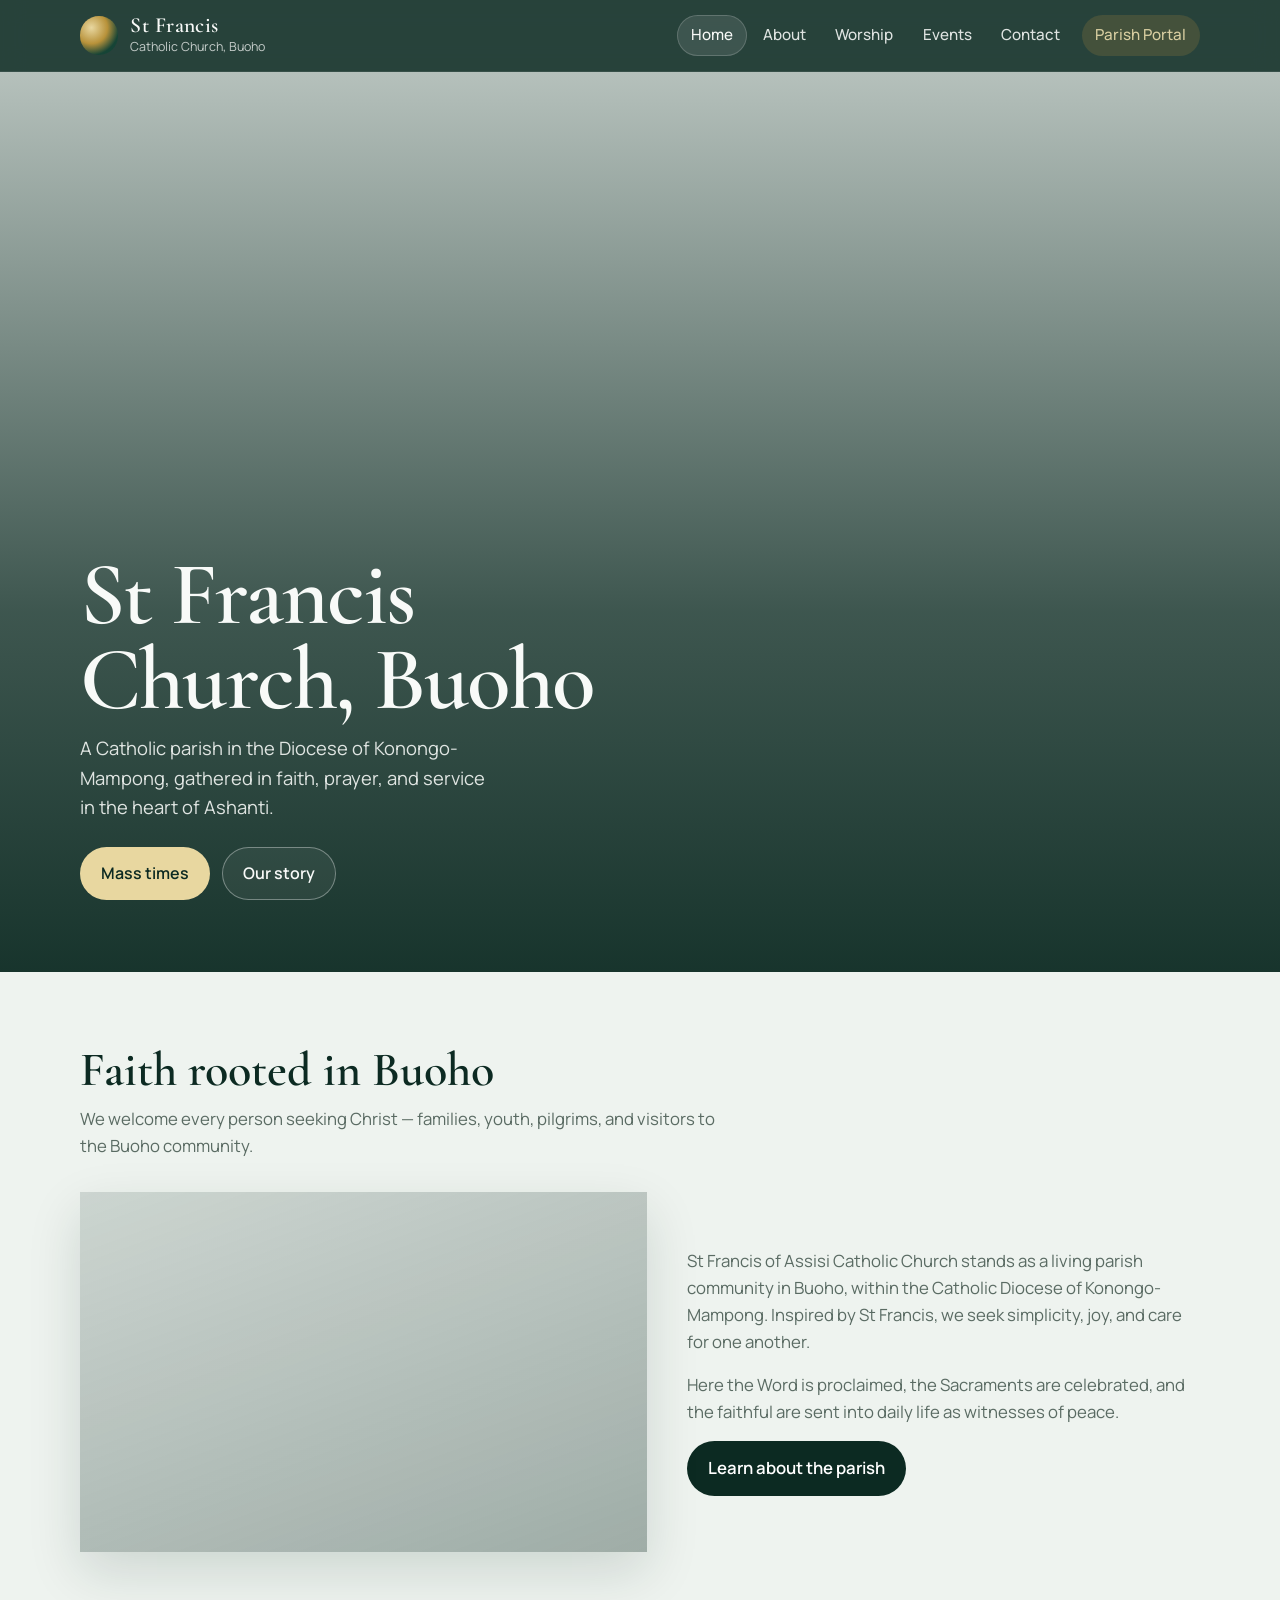
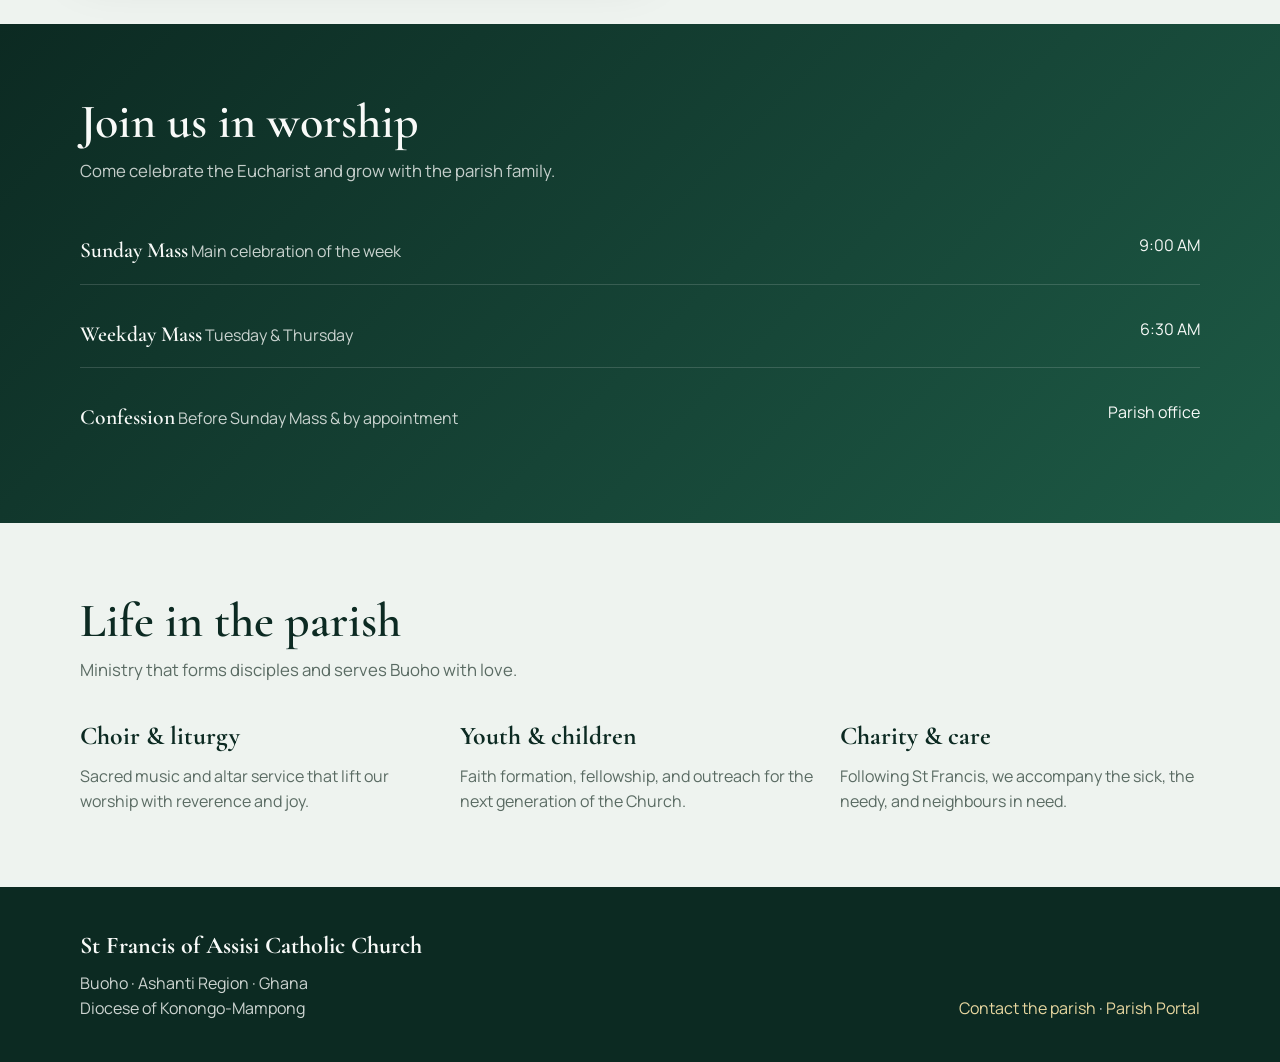
==== index.html @ 47bcce90 "Launch St Francis Buoho church website and parish portal. Co-authored-by: Cursor <cursoragent@cursor" ====
<!DOCTYPE html>
<html lang="en">
<head>
  <meta charset="UTF-8" />
  <meta name="viewport" content="width=device-width, initial-scale=1.0" />
  <title>St Francis of Assisi Catholic Church | Buoho</title>
  <meta name="description" content="Welcome to St Francis of Assisi Catholic Church, Buoho — a parish of the Catholic Diocese of Konongo-Mampong in the Ashanti Region of Ghana." />
  <link rel="preconnect" href="https://fonts.googleapis.com" />
  <link rel="preconnect" href="https://fonts.gstatic.com" crossorigin />
  <link href="https://fonts.googleapis.com/css2?family=Cormorant+Garamond:wght@500;600;700&family=Manrope:wght@400;500;600;700&display=swap" rel="stylesheet" />
  <link rel="stylesheet" href="css/site.css" />
</head>
<body>
  <header class="site-header">
    <div class="nav-bar">
      <a class="logo" href="index.html">
        <span class="logo-mark" aria-hidden="true"></span>
        <span class="logo-text">
          <strong>St Francis</strong>
          <span>Catholic Church, Buoho</span>
        </span>
      </a>
      <button class="menu-btn" id="menuBtn" aria-label="Open menu">☰</button>
      <nav class="nav-links" id="navLinks" aria-label="Primary">
        <a class="active" href="index.html">Home</a>
        <a href="about.html">About</a>
        <a href="worship.html">Worship</a>
        <a href="events.html">Events</a>
        <a href="contact.html">Contact</a>
        <a class="portal-link" href="portal.html">Parish Portal</a>
      </nav>
    </div>
  </header>

  <main>
    <section class="hero">
      <div class="hero-inner">
        <h1>St Francis Church, Buoho</h1>
        <p>A Catholic parish in the Diocese of Konongo-Mampong, gathered in faith, prayer, and service in the heart of Ashanti.</p>
        <div class="hero-actions">
          <a class="btn btn-primary" href="worship.html">Mass times</a>
          <a class="btn btn-ghost" href="about.html">Our story</a>
        </div>
      </div>
    </section>

    <section class="section">
      <div class="section-head">
        <h2>Faith rooted in Buoho</h2>
        <p>We welcome every person seeking Christ — families, youth, pilgrims, and visitors to the Buoho community.</p>
      </div>
      <div class="split">
        <div class="split-media" role="img" aria-label="People gathered in prayer"></div>
        <div class="prose">
          <p>St Francis of Assisi Catholic Church stands as a living parish community in Buoho, within the Catholic Diocese of Konongo-Mampong. Inspired by St Francis, we seek simplicity, joy, and care for one another.</p>
          <p>Here the Word is proclaimed, the Sacraments are celebrated, and the faithful are sent into daily life as witnesses of peace.</p>
          <p><a class="btn btn-primary" href="about.html" style="background:var(--forest);color:#fff;">Learn about the parish</a></p>
        </div>
      </div>
    </section>

    <section class="band">
      <div class="section">
        <div class="section-head">
          <h2>Join us in worship</h2>
          <p>Come celebrate the Eucharist and grow with the parish family.</p>
        </div>
        <div class="times">
          <div class="time-row">
            <div>
              <strong>Sunday Mass</strong>
              <span>Main celebration of the week</span>
            </div>
            <div>9:00 AM</div>
          </div>
          <div class="time-row">
            <div>
              <strong>Weekday Mass</strong>
              <span>Tuesday &amp; Thursday</span>
            </div>
            <div>6:30 AM</div>
          </div>
          <div class="time-row">
            <div>
              <strong>Confession</strong>
              <span>Before Sunday Mass &amp; by appointment</span>
            </div>
            <div>Parish office</div>
          </div>
        </div>
      </div>
    </section>

    <section class="section">
      <div class="section-head">
        <h2>Life in the parish</h2>
        <p>Ministry that forms disciples and serves Buoho with love.</p>
      </div>
      <div class="ministries">
        <article class="ministry">
          <h3>Choir &amp; liturgy</h3>
          <p>Sacred music and altar service that lift our worship with reverence and joy.</p>
        </article>
        <article class="ministry">
          <h3>Youth &amp; children</h3>
          <p>Faith formation, fellowship, and outreach for the next generation of the Church.</p>
        </article>
        <article class="ministry">
          <h3>Charity &amp; care</h3>
          <p>Following St Francis, we accompany the sick, the needy, and neighbours in need.</p>
        </article>
      </div>
    </section>
  </main>

  <footer class="site-footer">
    <div class="footer-inner">
      <div>
        <strong>St Francis of Assisi Catholic Church</strong>
        Buoho · Ashanti Region · Ghana<br />
        Diocese of Konongo-Mampong
      </div>
      <div>
        <a href="contact.html">Contact the parish</a> ·
        <a href="portal.html">Parish Portal</a>
      </div>
    </div>
  </footer>

  <script src="js/site.js"></script>
</body>
</html>
---- css/site.css ----
:root {
  --forest: #0c2a22;
  --forest-mid: #164436;
  --leaf: #2f7a5a;
  --sand: #d9c9a8;
  --mist: #eef3ef;
  --ink: #14201c;
  --muted: #5a6b63;
  --line: rgba(20, 32, 28, 0.12);
  --white: #f8faf8;
  --amber: #c89a3e;
  --shadow: 0 20px 50px rgba(12, 42, 34, 0.14);
  --font-display: "Cormorant Garamond", Georgia, serif;
  --font-body: "Manrope", "Segoe UI", sans-serif;
  --max: 1120px;
}

*,
*::before,
*::after {
  box-sizing: border-box;
}

html {
  scroll-behavior: smooth;
}

body {
  margin: 0;
  font-family: var(--font-body);
  color: var(--ink);
  background: var(--mist);
  line-height: 1.6;
}

img {
  max-width: 100%;
  display: block;
}

a {
  color: inherit;
  text-decoration: none;
}

.site-header {
  position: sticky;
  top: 0;
  z-index: 40;
  backdrop-filter: blur(12px);
  background: rgba(12, 42, 34, 0.88);
  color: var(--white);
  border-bottom: 1px solid rgba(255, 255, 255, 0.08);
}

.nav-bar {
  width: min(var(--max), calc(100% - 2rem));
  margin: 0 auto;
  display: flex;
  align-items: center;
  justify-content: space-between;
  gap: 1rem;
  padding: 0.85rem 0;
}

.logo {
  display: flex;
  align-items: center;
  gap: 0.75rem;
  min-width: 0;
}

.logo-mark {
  width: 2.4rem;
  height: 2.4rem;
  border-radius: 50%;
  background:
    radial-gradient(circle at 30% 30%, #e8d7a0, #b8923a 42%, #164436 72%);
  flex-shrink: 0;
}

.logo-text strong {
  display: block;
  font-family: var(--font-display);
  font-size: 1.35rem;
  font-weight: 600;
  letter-spacing: 0.02em;
  line-height: 1.1;
}

.logo-text span {
  display: block;
  font-size: 0.78rem;
  opacity: 0.75;
}

.nav-links {
  display: flex;
  align-items: center;
  gap: 0.15rem;
  flex-wrap: wrap;
  justify-content: flex-end;
}

.nav-links a {
  padding: 0.55rem 0.85rem;
  border-radius: 999px;
  font-size: 0.95rem;
  font-weight: 500;
  opacity: 0.88;
  transition: background 0.2s ease, opacity 0.2s ease, transform 0.2s ease;
}

.nav-links a:hover,
.nav-links a.active {
  background: rgba(255, 255, 255, 0.1);
  opacity: 1;
}

.nav-links a.active {
  box-shadow: inset 0 0 0 1px rgba(255, 255, 255, 0.18);
}

.nav-links .portal-link {
  margin-left: 0.35rem;
  background: rgba(200, 154, 62, 0.2);
  color: #f2e2b0;
}

.menu-btn {
  display: none;
  border: 1px solid rgba(255, 255, 255, 0.25);
  background: transparent;
  color: var(--white);
  border-radius: 10px;
  width: 2.5rem;
  height: 2.5rem;
  cursor: pointer;
}

.hero {
  position: relative;
  min-height: 100svh;
  display: grid;
  align-items: end;
  color: var(--white);
  overflow: hidden;
  background:
    linear-gradient(180deg, rgba(12, 42, 34, 0.25) 0%, rgba(12, 42, 34, 0.78) 60%, rgba(12, 42, 34, 0.95) 100%),
    url("https://images.unsplash.com/photo-1438032005730-c779502df39b?auto=format&fit=crop&w=1920&q=80") center / cover no-repeat;
}

.hero-inner {
  width: min(var(--max), calc(100% - 2rem));
  margin: 0 auto;
  padding: 0 0 4.5rem;
  animation: rise 0.9s ease both;
}

.hero h1 {
  margin: 0 0 0.75rem;
  font-family: var(--font-display);
  font-weight: 600;
  font-size: clamp(3rem, 8vw, 5.6rem);
  line-height: 0.95;
  letter-spacing: -0.02em;
  max-width: 12ch;
}

.hero p {
  margin: 0 0 1.5rem;
  max-width: 38ch;
  font-size: 1.15rem;
  color: rgba(248, 250, 248, 0.88);
}

.hero-actions {
  display: flex;
  flex-wrap: wrap;
  gap: 0.75rem;
}

.btn {
  display: inline-flex;
  align-items: center;
  justify-content: center;
  border: 1px solid transparent;
  border-radius: 999px;
  padding: 0.8rem 1.25rem;
  font-weight: 600;
  cursor: pointer;
  transition: transform 0.2s ease, background 0.2s ease, border-color 0.2s ease;
}

.btn:hover {
  transform: translateY(-2px);
}

.btn-primary {
  background: #e8d7a0;
  color: var(--forest);
}

.btn-ghost {
  border-color: rgba(255, 255, 255, 0.35);
  color: var(--white);
  background: rgba(255, 255, 255, 0.06);
}

.section {
  width: min(var(--max), calc(100% - 2rem));
  margin: 0 auto;
  padding: 4.5rem 0;
}

.section-head {
  max-width: 40rem;
  margin-bottom: 2rem;
  animation: rise 0.7s ease both;
}

.section-head h2 {
  margin: 0 0 0.6rem;
  font-family: var(--font-display);
  font-size: clamp(2rem, 4vw, 3rem);
  font-weight: 600;
  line-height: 1.1;
  color: var(--forest);
}

.section-head p {
  margin: 0;
  color: var(--muted);
  font-size: 1.05rem;
}

.band {
  background: linear-gradient(135deg, var(--forest) 0%, var(--forest-mid) 55%, #1d5a45 100%);
  color: var(--white);
}

.band .section-head h2 {
  color: var(--white);
}

.band .section-head p {
  color: rgba(248, 250, 248, 0.78);
}

.split {
  display: grid;
  grid-template-columns: 1.05fr 0.95fr;
  gap: 2.5rem;
  align-items: center;
}

.split-media {
  min-height: 360px;
  border-radius: 0;
  background:
    linear-gradient(160deg, rgba(12, 42, 34, 0.15), rgba(12, 42, 34, 0.35)),
    url("https://images.unsplash.com/photo-1507692049790-de36d0e2f43a?auto=format&fit=crop&w=1200&q=80") center / cover no-repeat;
  box-shadow: var(--shadow);
  animation: fade 1s ease both;
}

.prose p {
  margin: 0 0 1rem;
  color: var(--muted);
  font-size: 1.05rem;
}

.prose p:last-child {
  margin-bottom: 0;
}

.times {
  display: grid;
  gap: 1rem;
}

.time-row {
  display: grid;
  grid-template-columns: 1fr auto;
  gap: 1rem;
  padding: 1rem 0;
  border-bottom: 1px solid rgba(255, 255, 255, 0.15);
}

.time-row:last-child {
  border-bottom: 0;
}

.time-row strong {
  font-family: var(--font-display);
  font-size: 1.35rem;
  font-weight: 600;
}

.time-row span {
  opacity: 0.8;
}

.ministries {
  display: grid;
  grid-template-columns: repeat(3, 1fr);
  gap: 1.25rem;
}

.ministry {
  padding: 0;
  border: 0;
  background: transparent;
}

.ministry h3 {
  margin: 0 0 0.4rem;
  font-family: var(--font-display);
  font-size: 1.6rem;
  color: var(--forest);
}

.ministry p {
  margin: 0;
  color: var(--muted);
}

.event-stack {
  display: grid;
  gap: 1.25rem;
}

.event-item {
  display: grid;
  grid-template-columns: 88px 1fr;
  gap: 1.25rem;
  padding: 1.1rem 0;
  border-bottom: 1px solid var(--line);
  animation: rise 0.6s ease both;
}

.event-item:last-child {
  border-bottom: 0;
}

.event-date {
  text-align: center;
  padding: 0.7rem 0.4rem;
  background: rgba(22, 68, 54, 0.08);
}

.event-date .day {
  display: block;
  font-family: var(--font-display);
  font-size: 1.8rem;
  line-height: 1;
  color: var(--forest);
}

.event-date .month {
  font-size: 0.78rem;
  text-transform: uppercase;
  letter-spacing: 0.06em;
  color: var(--muted);
}

.event-item h3 {
  margin: 0 0 0.3rem;
  font-size: 1.2rem;
}

.event-item p {
  margin: 0;
  color: var(--muted);
}

.page-hero {
  background:
    linear-gradient(180deg, rgba(12, 42, 34, 0.72), rgba(12, 42, 34, 0.88)),
    url("https://images.unsplash.com/photo-1519491050282-cf00c82424b4?auto=format&fit=crop&w=1800&q=80") center / cover no-repeat;
  color: var(--white);
  padding: 5.5rem 0 3.5rem;
}

.page-hero .section {
  padding: 0;
}

.page-hero h1 {
  margin: 0 0 0.6rem;
  font-family: var(--font-display);
  font-size: clamp(2.6rem, 6vw, 4.2rem);
  font-weight: 600;
  line-height: 1;
  max-width: 14ch;
  animation: rise 0.8s ease both;
}

.page-hero p {
  margin: 0;
  max-width: 42ch;
  color: rgba(248, 250, 248, 0.86);
  font-size: 1.1rem;
  animation: rise 0.9s ease 0.05s both;
}

.contact-grid {
  display: grid;
  grid-template-columns: 1fr 1fr;
  gap: 2rem;
}

.contact-block h3 {
  margin: 0 0 0.5rem;
  font-family: var(--font-display);
  font-size: 1.7rem;
  color: var(--forest);
}

.contact-block p,
.contact-block a {
  color: var(--muted);
}

.contact-form {
  display: grid;
  gap: 0.85rem;
}

.contact-form label {
  display: grid;
  gap: 0.35rem;
  font-weight: 600;
  font-size: 0.92rem;
}

.contact-form input,
.contact-form textarea {
  border: 1px solid var(--line);
  background: #fff;
  border-radius: 12px;
  padding: 0.8rem 0.95rem;
  font: inherit;
  color: var(--ink);
}

.contact-form textarea {
  min-height: 130px;
  resize: vertical;
}

.contact-form .btn {
  justify-self: start;
  border: 0;
  background: var(--forest);
  color: var(--white);
}

.site-footer {
  background: var(--forest);
  color: rgba(248, 250, 248, 0.82);
  padding: 2.5rem 0;
}

.footer-inner {
  width: min(var(--max), calc(100% - 2rem));
  margin: 0 auto;
  display: flex;
  justify-content: space-between;
  gap: 1.5rem;
  flex-wrap: wrap;
  align-items: end;
}

.site-footer strong {
  display: block;
  font-family: var(--font-display);
  font-size: 1.5rem;
  color: var(--white);
  margin-bottom: 0.35rem;
}

.site-footer a {
  color: #e8d7a0;
}

@keyframes rise {
  from {
    opacity: 0;
    transform: translateY(18px);
  }
  to {
    opacity: 1;
    transform: none;
  }
}

@keyframes fade {
  from {
    opacity: 0;
  }
  to {
    opacity: 1;
  }
}

@media (max-width: 860px) {
  .menu-btn {
    display: inline-flex;
    align-items: center;
    justify-content: center;
  }

  .nav-links {
    position: absolute;
    top: 100%;
    left: 0;
    right: 0;
    display: none;
    flex-direction: column;
    align-items: stretch;
    padding: 0.75rem;
    background: rgba(12, 42, 34, 0.96);
    border-bottom: 1px solid rgba(255, 255, 255, 0.08);
  }

  .nav-links.open {
    display: flex;
  }

  .nav-links a {
    border-radius: 10px;
  }

  .split,
  .ministries,
  .contact-grid {
    grid-template-columns: 1fr;
  }

  .hero {
    min-height: 92svh;
    align-items: center;
  }

  .hero-inner {
    padding-bottom: 0;
  }
}
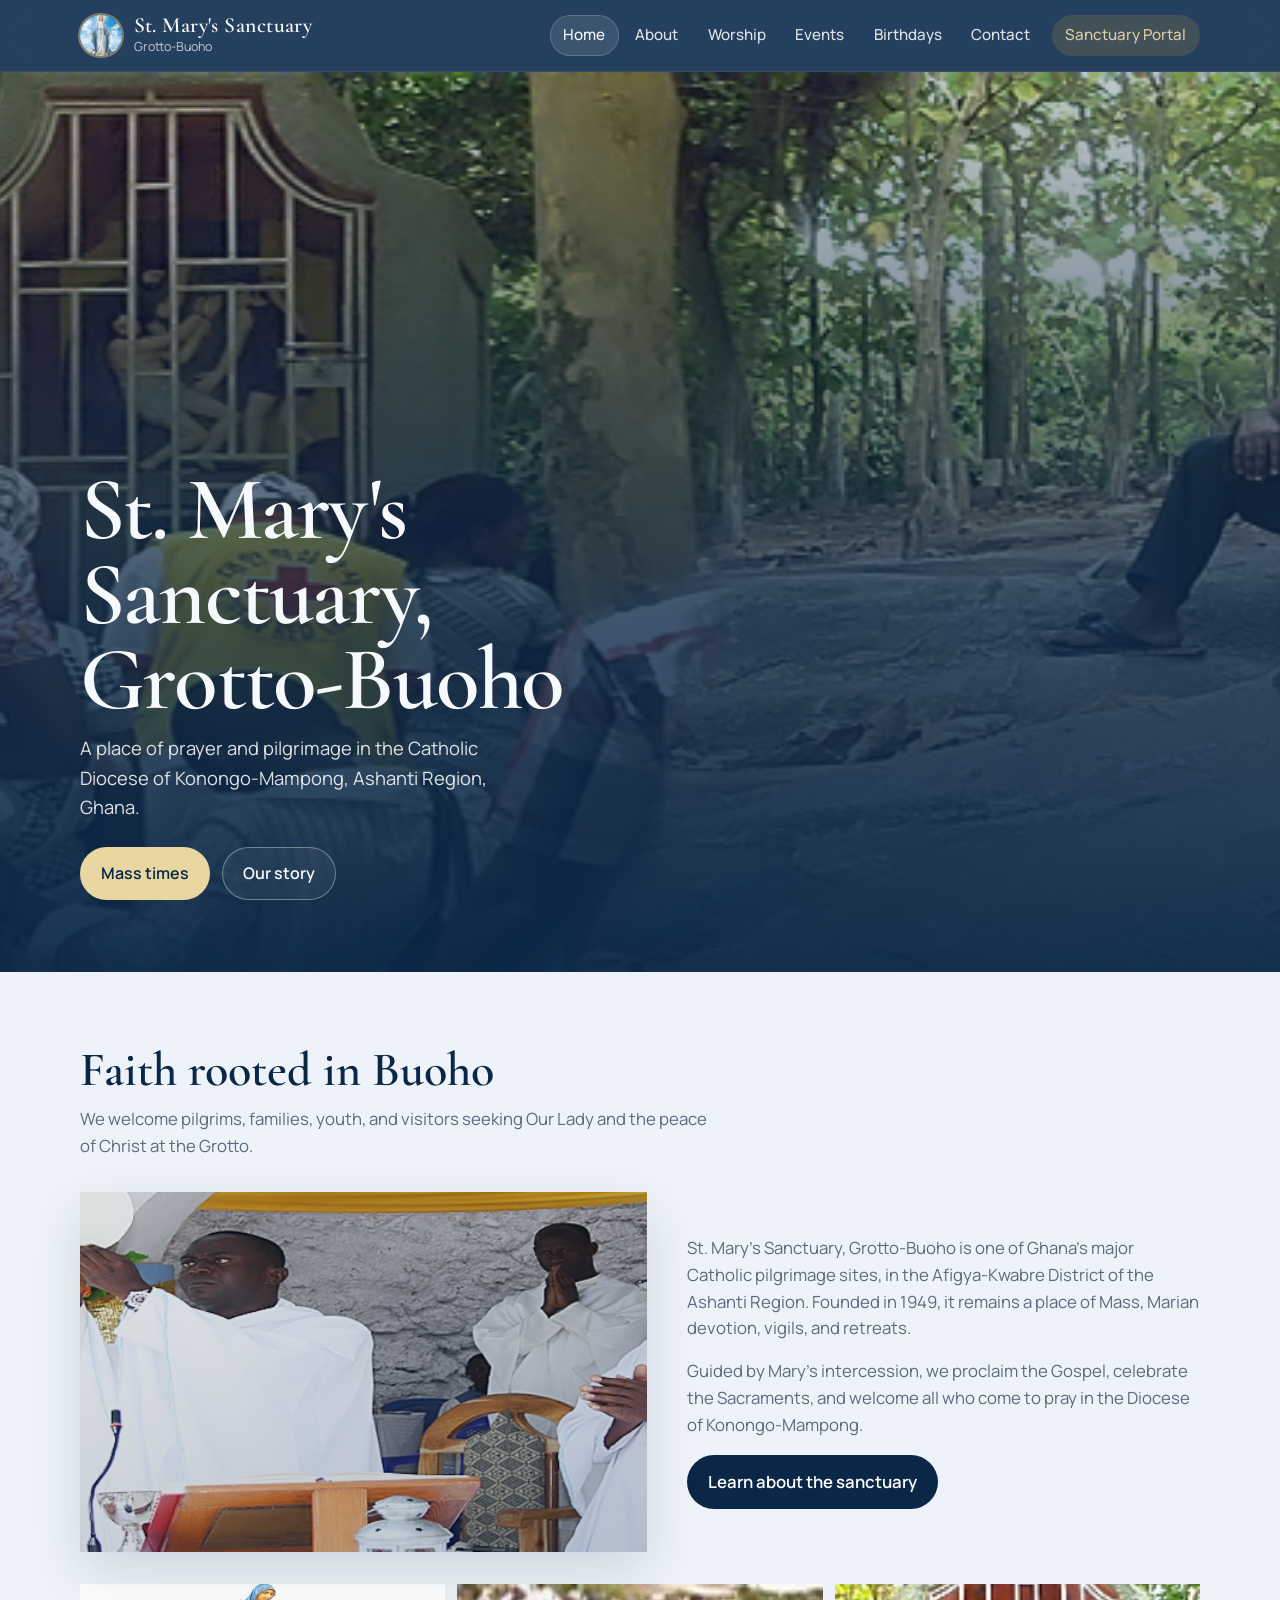
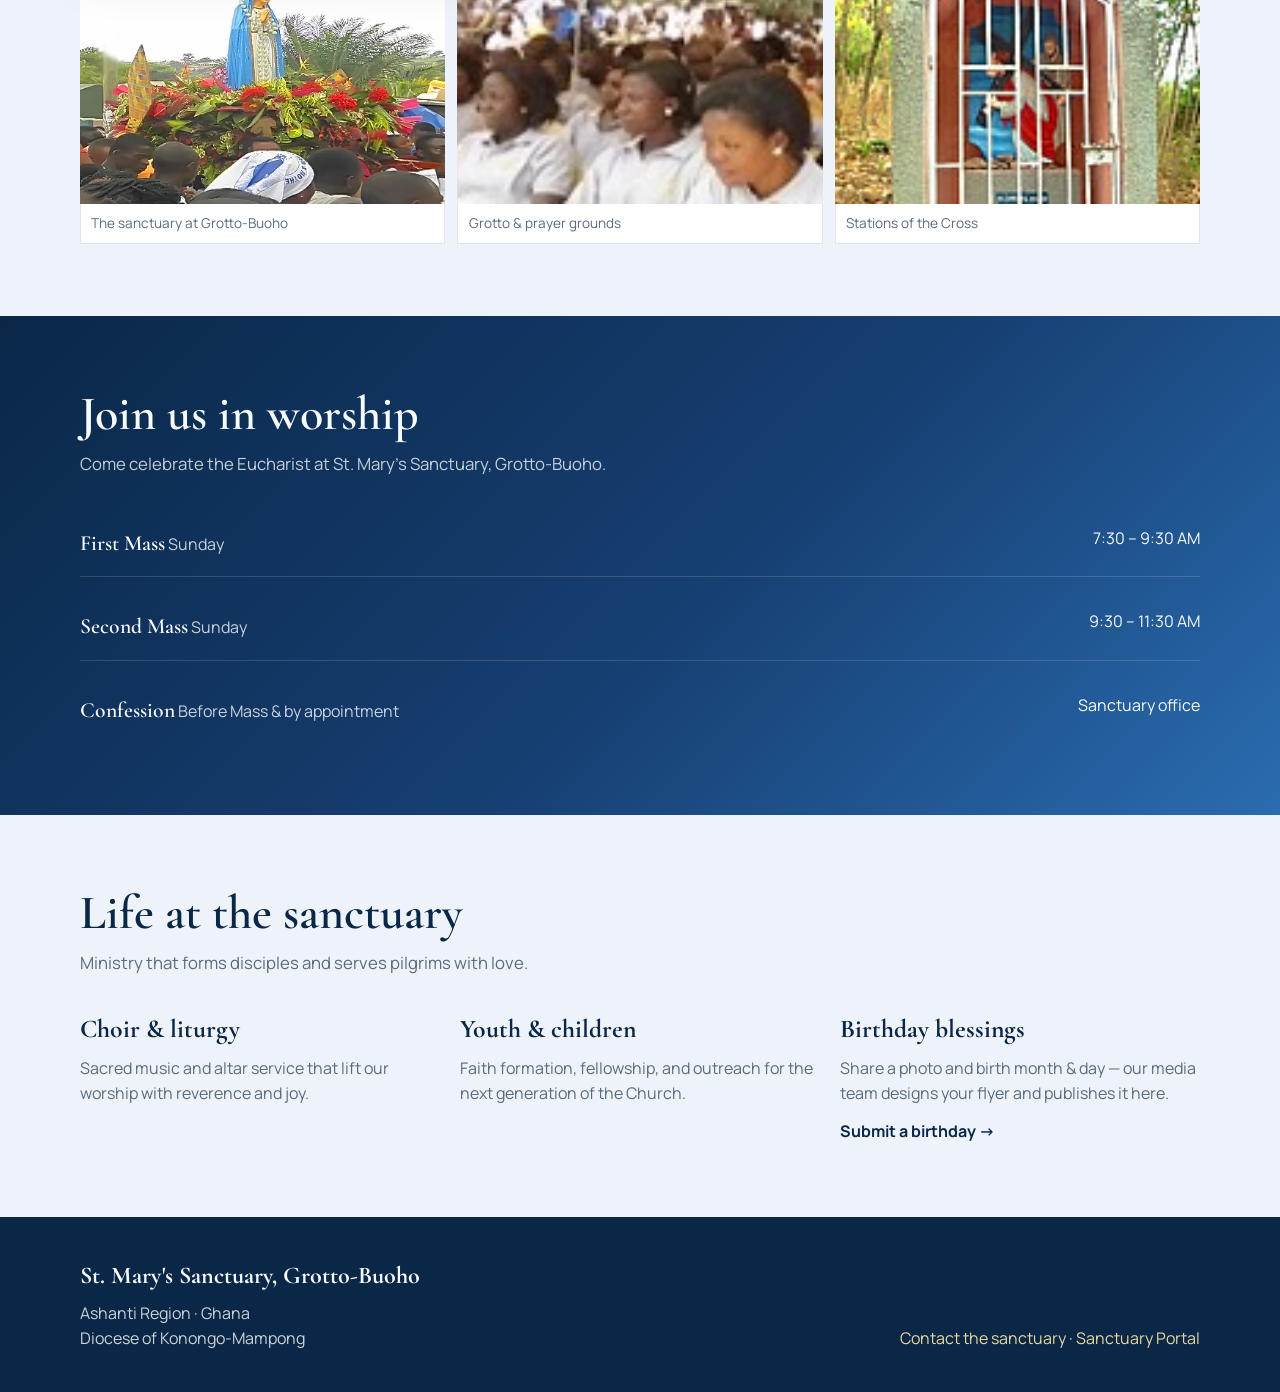
==== commit 3504a6f3: "Publish St. Mary's Sanctuary site with portal, birthdays, and schedule. Co-authored-by: Cursor <curs" ====
--- a/index.html
+++ b/index.html
@@ -3,8 +3,8 @@
 <head>
   <meta charset="UTF-8" />
   <meta name="viewport" content="width=device-width, initial-scale=1.0" />
-  <title>St Francis of Assisi Catholic Church | Buoho</title>
-  <meta name="description" content="Welcome to St Francis of Assisi Catholic Church, Buoho — a parish of the Catholic Diocese of Konongo-Mampong in the Ashanti Region of Ghana." />
+  <title>St. Mary's Sanctuary, Grotto-Buoho</title>
+  <meta name="description" content="Welcome to St. Mary's Sanctuary, Grotto-Buoho — a Catholic pilgrimage site in the Diocese of Konongo-Mampong, Ashanti Region, Ghana." />
   <link rel="preconnect" href="https://fonts.googleapis.com" />
   <link rel="preconnect" href="https://fonts.gstatic.com" crossorigin />
   <link href="https://fonts.googleapis.com/css2?family=Cormorant+Garamond:wght@500;600;700&family=Manrope:wght@400;500;600;700&display=swap" rel="stylesheet" />
@@ -14,10 +14,10 @@
   <header class="site-header">
     <div class="nav-bar">
       <a class="logo" href="index.html">
-        <span class="logo-mark" aria-hidden="true"></span>
+        <img class="logo-mark" src="images/mary.jpg" alt="Our Lady — St. Mary's Sanctuary logo" width="48" height="48" />
         <span class="logo-text">
-          <strong>St Francis</strong>
-          <span>Catholic Church, Buoho</span>
+          <strong>St. Mary's Sanctuary</strong>
+          <span>Grotto-Buoho</span>
         </span>
       </a>
       <button class="menu-btn" id="menuBtn" aria-label="Open menu">☰</button>
@@ -26,8 +26,9 @@
         <a href="about.html">About</a>
         <a href="worship.html">Worship</a>
         <a href="events.html">Events</a>
+        <a href="birthday.html">Birthdays</a>
         <a href="contact.html">Contact</a>
-        <a class="portal-link" href="portal.html">Parish Portal</a>
+        <a class="portal-link" href="portal.html">Sanctuary Portal</a>
       </nav>
     </div>
   </header>
@@ -35,8 +36,8 @@
   <main>
     <section class="hero">
       <div class="hero-inner">
-        <h1>St Francis Church, Buoho</h1>
-        <p>A Catholic parish in the Diocese of Konongo-Mampong, gathered in faith, prayer, and service in the heart of Ashanti.</p>
+        <h1>St. Mary's Sanctuary, Grotto-Buoho</h1>
+        <p>A place of prayer and pilgrimage in the Catholic Diocese of Konongo-Mampong, Ashanti Region, Ghana.</p>
         <div class="hero-actions">
           <a class="btn btn-primary" href="worship.html">Mass times</a>
           <a class="btn btn-ghost" href="about.html">Our story</a>
@@ -47,15 +48,29 @@
     <section class="section">
       <div class="section-head">
         <h2>Faith rooted in Buoho</h2>
-        <p>We welcome every person seeking Christ — families, youth, pilgrims, and visitors to the Buoho community.</p>
+        <p>We welcome pilgrims, families, youth, and visitors seeking Our Lady and the peace of Christ at the Grotto.</p>
       </div>
       <div class="split">
-        <div class="split-media" role="img" aria-label="People gathered in prayer"></div>
+        <div class="split-media" role="img" aria-label="St. Mary's Sanctuary Grotto-Buoho grounds"></div>
         <div class="prose">
-          <p>St Francis of Assisi Catholic Church stands as a living parish community in Buoho, within the Catholic Diocese of Konongo-Mampong. Inspired by St Francis, we seek simplicity, joy, and care for one another.</p>
-          <p>Here the Word is proclaimed, the Sacraments are celebrated, and the faithful are sent into daily life as witnesses of peace.</p>
-          <p><a class="btn btn-primary" href="about.html" style="background:var(--forest);color:#fff;">Learn about the parish</a></p>
+          <p>St. Mary's Sanctuary, Grotto-Buoho is one of Ghana’s major Catholic pilgrimage sites, in the Afigya-Kwabre District of the Ashanti Region. Founded in 1949, it remains a place of Mass, Marian devotion, vigils, and retreats.</p>
+          <p>Guided by Mary’s intercession, we proclaim the Gospel, celebrate the Sacraments, and welcome all who come to pray in the Diocese of Konongo-Mampong.</p>
+          <p><a class="btn btn-primary" href="about.html" style="background:var(--forest);color:#fff;">Learn about the sanctuary</a></p>
         </div>
+      </div>
+      <div class="photo-strip" aria-label="Photos of St. Mary's Sanctuary">
+        <figure>
+          <img src="images/slide-grotto3.jpg" alt="View of St. Mary's Sanctuary, Grotto-Buoho" />
+          <figcaption>The sanctuary at Grotto-Buoho</figcaption>
+        </figure>
+        <figure>
+          <img src="images/grotto1.jpg" alt="Grotto and shrine area" />
+          <figcaption>Grotto &amp; prayer grounds</figcaption>
+        </figure>
+        <figure>
+          <img src="images/station.jpg" alt="Stations of the Cross at Buoho" />
+          <figcaption>Stations of the Cross</figcaption>
+        </figure>
       </div>
     </section>
 
@@ -63,29 +78,29 @@
       <div class="section">
         <div class="section-head">
           <h2>Join us in worship</h2>
-          <p>Come celebrate the Eucharist and grow with the parish family.</p>
+          <p>Come celebrate the Eucharist at St. Mary's Sanctuary, Grotto-Buoho.</p>
         </div>
-        <div class="times">
+        <div class="times" id="homeSchedule">
           <div class="time-row">
             <div>
-              <strong>Sunday Mass</strong>
-              <span>Main celebration of the week</span>
+              <strong>First Mass</strong>
+              <span>Sunday</span>
             </div>
-            <div>9:00 AM</div>
+            <div>7:30 – 9:30 AM</div>
           </div>
           <div class="time-row">
             <div>
-              <strong>Weekday Mass</strong>
-              <span>Tuesday &amp; Thursday</span>
+              <strong>Second Mass</strong>
+              <span>Sunday</span>
             </div>
-            <div>6:30 AM</div>
+            <div>9:30 – 11:30 AM</div>
           </div>
           <div class="time-row">
             <div>
               <strong>Confession</strong>
-              <span>Before Sunday Mass &amp; by appointment</span>
+              <span>Before Mass &amp; by appointment</span>
             </div>
-            <div>Parish office</div>
+            <div>Sanctuary office</div>
           </div>
         </div>
       </div>
@@ -93,8 +108,8 @@
 
     <section class="section">
       <div class="section-head">
-        <h2>Life in the parish</h2>
-        <p>Ministry that forms disciples and serves Buoho with love.</p>
+        <h2>Life at the sanctuary</h2>
+        <p>Ministry that forms disciples and serves pilgrims with love.</p>
       </div>
       <div class="ministries">
         <article class="ministry">
@@ -106,8 +121,9 @@
           <p>Faith formation, fellowship, and outreach for the next generation of the Church.</p>
         </article>
         <article class="ministry">
-          <h3>Charity &amp; care</h3>
-          <p>Following St Francis, we accompany the sick, the needy, and neighbours in need.</p>
+          <h3>Birthday blessings</h3>
+          <p>Share a photo and birth month &amp; day — our media team designs your flyer and publishes it here.</p>
+          <p style="margin-top:0.75rem;"><a href="birthday.html" style="color:var(--forest);font-weight:700;">Submit a birthday →</a></p>
         </article>
       </div>
     </section>
@@ -116,17 +132,18 @@
   <footer class="site-footer">
     <div class="footer-inner">
       <div>
-        <strong>St Francis of Assisi Catholic Church</strong>
-        Buoho · Ashanti Region · Ghana<br />
+        <strong>St. Mary's Sanctuary, Grotto-Buoho</strong>
+        Ashanti Region · Ghana<br />
         Diocese of Konongo-Mampong
       </div>
       <div>
-        <a href="contact.html">Contact the parish</a> ·
-        <a href="portal.html">Parish Portal</a>
+        <a href="contact.html">Contact the sanctuary</a> ·
+        <a href="portal.html">Sanctuary Portal</a>
       </div>
     </div>
   </footer>
 
   <script src="js/site.js"></script>
+  <script src="js/schedule.js"></script>
 </body>
 </html>
--- a/css/site.css
+++ b/css/site.css
@@ -1,15 +1,15 @@
 :root {
-  --forest: #0c2a22;
-  --forest-mid: #164436;
-  --leaf: #2f7a5a;
-  --sand: #d9c9a8;
-  --mist: #eef3ef;
-  --ink: #14201c;
-  --muted: #5a6b63;
-  --line: rgba(20, 32, 28, 0.12);
-  --white: #f8faf8;
+  --forest: #0a2748;
+  --forest-mid: #163f72;
+  --leaf: #2f6fb3;
+  --sand: #d4dde8;
+  --mist: #eef3f9;
+  --ink: #132033;
+  --muted: #5a6b7d;
+  --line: rgba(10, 39, 72, 0.12);
+  --white: #f7fafc;
   --amber: #c89a3e;
-  --shadow: 0 20px 50px rgba(12, 42, 34, 0.14);
+  --shadow: 0 20px 50px rgba(10, 39, 72, 0.14);
   --font-display: "Cormorant Garamond", Georgia, serif;
   --font-body: "Manrope", "Segoe UI", sans-serif;
   --max: 1120px;
@@ -48,7 +48,7 @@
   top: 0;
   z-index: 40;
   backdrop-filter: blur(12px);
-  background: rgba(12, 42, 34, 0.88);
+  background: rgba(10, 39, 72, 0.88);
   color: var(--white);
   border-bottom: 1px solid rgba(255, 255, 255, 0.08);
 }
@@ -71,18 +71,20 @@
 }
 
 .logo-mark {
-  width: 2.4rem;
-  height: 2.4rem;
+  width: 2.6rem;
+  height: 2.6rem;
   border-radius: 50%;
-  background:
-    radial-gradient(circle at 30% 30%, #e8d7a0, #b8923a 42%, #164436 72%);
+  object-fit: cover;
+  object-position: center 18%;
   flex-shrink: 0;
+  box-shadow: 0 0 0 2px rgba(232, 200, 122, 0.45);
+  background: #163f72;
 }
 
 .logo-text strong {
   display: block;
   font-family: var(--font-display);
-  font-size: 1.35rem;
+  font-size: clamp(1.05rem, 2.4vw, 1.35rem);
   font-weight: 600;
   letter-spacing: 0.02em;
   line-height: 1.1;
@@ -146,8 +148,8 @@
   color: var(--white);
   overflow: hidden;
   background:
-    linear-gradient(180deg, rgba(12, 42, 34, 0.25) 0%, rgba(12, 42, 34, 0.78) 60%, rgba(12, 42, 34, 0.95) 100%),
-    url("https://images.unsplash.com/photo-1438032005730-c779502df39b?auto=format&fit=crop&w=1920&q=80") center / cover no-repeat;
+    linear-gradient(180deg, rgba(10, 39, 72, 0.25) 0%, rgba(10, 39, 72, 0.78) 60%, rgba(10, 39, 72, 0.95) 100%),
+    url("../images/slide-grotto2.png") center / cover no-repeat;
 }
 
 .hero-inner {
@@ -235,7 +237,7 @@
 }
 
 .band {
-  background: linear-gradient(135deg, var(--forest) 0%, var(--forest-mid) 55%, #1d5a45 100%);
+  background: linear-gradient(135deg, var(--forest) 0%, var(--forest-mid) 55%, #2a6cb0 100%);
   color: var(--white);
 }
 
@@ -258,10 +260,66 @@
   min-height: 360px;
   border-radius: 0;
   background:
-    linear-gradient(160deg, rgba(12, 42, 34, 0.15), rgba(12, 42, 34, 0.35)),
-    url("https://images.unsplash.com/photo-1507692049790-de36d0e2f43a?auto=format&fit=crop&w=1200&q=80") center / cover no-repeat;
+    linear-gradient(160deg, rgba(10, 39, 72, 0.1), rgba(10, 39, 72, 0.28)),
+    url("../images/slide-grotto1.png") center / cover no-repeat;
   box-shadow: var(--shadow);
   animation: fade 1s ease both;
+}
+
+.photo-strip {
+  display: grid;
+  grid-template-columns: repeat(3, 1fr);
+  gap: 0.75rem;
+  margin-top: 2rem;
+}
+
+.photo-strip figure {
+  margin: 0;
+  overflow: hidden;
+  background: #10253f;
+  min-height: 180px;
+}
+
+.photo-strip img {
+  width: 100%;
+  height: 220px;
+  object-fit: cover;
+  display: block;
+  transition: transform 0.45s ease;
+}
+
+.photo-strip figure:hover img {
+  transform: scale(1.04);
+}
+
+.photo-strip figcaption {
+  padding: 0.55rem 0.65rem;
+  font-size: 0.85rem;
+  color: var(--muted);
+  background: #fff;
+  border: 1px solid var(--line);
+  border-top: 0;
+}
+
+.history-portrait {
+  width: min(220px, 100%);
+  margin: 0 0 1rem;
+  border: 1px solid var(--line);
+  background: #fff;
+  box-shadow: var(--shadow);
+}
+
+.history-portrait img {
+  width: 100%;
+  display: block;
+  aspect-ratio: 3 / 4;
+  object-fit: cover;
+}
+
+.history-portrait figcaption {
+  padding: 0.55rem 0.7rem;
+  font-size: 0.85rem;
+  color: var(--muted);
 }
 
 .prose p {
@@ -376,8 +434,8 @@
 
 .page-hero {
   background:
-    linear-gradient(180deg, rgba(12, 42, 34, 0.72), rgba(12, 42, 34, 0.88)),
-    url("https://images.unsplash.com/photo-1519491050282-cf00c82424b4?auto=format&fit=crop&w=1800&q=80") center / cover no-repeat;
+    linear-gradient(180deg, rgba(10, 39, 72, 0.72), rgba(10, 39, 72, 0.88)),
+    url("../images/slide-grotto3.jpg") center / cover no-repeat;
   color: var(--white);
   padding: 5.5rem 0 3.5rem;
 }
@@ -501,6 +559,146 @@
   }
   to {
     opacity: 1;
+  }
+}
+
+.birthday-hero {
+  background:
+    linear-gradient(180deg, rgba(10, 39, 72, 0.75), rgba(10, 39, 72, 0.9)),
+    url("../images/mary.jpg") center / cover no-repeat;
+}
+
+.birthday-gallery {
+  display: grid;
+  grid-template-columns: repeat(auto-fill, minmax(240px, 1fr));
+  gap: 1.25rem;
+}
+
+.birthday-card {
+  overflow: hidden;
+  border: 1px solid var(--line);
+  background: #fff;
+  box-shadow: var(--shadow);
+}
+
+.birthday-card.this-month {
+  outline: 2px solid var(--leaf);
+}
+
+.birthday-photo {
+  aspect-ratio: 4 / 5;
+  background: var(--forest-mid) center / cover no-repeat;
+}
+
+.birthday-card-body {
+  padding: 1rem 1.1rem 1.2rem;
+}
+
+.birthday-card-body h3 {
+  margin: 0 0 0.25rem;
+  font-family: var(--font-display);
+  font-size: 1.45rem;
+  color: var(--forest);
+}
+
+.birthday-date {
+  margin: 0 0 0.55rem;
+  color: var(--leaf);
+  font-weight: 600;
+}
+
+.birthday-card-body p {
+  margin: 0;
+  color: var(--muted);
+}
+
+.btn-download-flyer {
+  margin-top: 0.85rem;
+  border: 1px solid var(--line);
+  background: var(--forest);
+  color: #f8faf8;
+  border-radius: 999px;
+  padding: 0.55rem 0.95rem;
+  font: inherit;
+  font-weight: 600;
+  cursor: pointer;
+  transition: transform 0.15s ease, background 0.15s ease;
+}
+
+.btn-download-flyer:hover {
+  transform: translateY(-1px);
+  background: var(--forest-mid);
+}
+
+.empty-birthdays,
+.form-note {
+  color: var(--muted);
+}
+
+.band .form-note {
+  color: rgba(248, 250, 248, 0.8);
+}
+
+.birthday-form {
+  display: grid;
+  gap: 1rem;
+  max-width: 720px;
+}
+
+.birthday-form-grid {
+  display: grid;
+  grid-template-columns: 1fr 1fr;
+  gap: 0.9rem;
+}
+
+.birthday-form label {
+  display: grid;
+  gap: 0.35rem;
+  font-weight: 600;
+}
+
+.band .birthday-form label {
+  color: rgba(248, 250, 248, 0.92);
+}
+
+.birthday-form input[type="text"],
+.birthday-form input[type="file"],
+.birthday-form select {
+  border: 1px solid rgba(255, 255, 255, 0.2);
+  background: rgba(255, 255, 255, 0.08);
+  color: #fff;
+  border-radius: 12px;
+  padding: 0.75rem 0.9rem;
+  font: inherit;
+}
+
+.birthday-form select option {
+  color: #14201c;
+}
+
+.birthday-form input[type="file"] {
+  padding: 0.65rem;
+}
+
+.birthday-form .span-2 {
+  grid-column: 1 / -1;
+}
+
+.birthday-photo-preview {
+  width: min(220px, 100%);
+  aspect-ratio: 1;
+  object-fit: cover;
+  border-radius: 50%;
+  border: 3px solid rgba(232, 215, 160, 0.7);
+}
+
+@media (max-width: 700px) {
+  .birthday-form-grid {
+    grid-template-columns: 1fr;
+  }
+
+  .birthday-form .span-2 {
+    grid-column: auto;
   }
 }
 
@@ -520,7 +718,7 @@
     flex-direction: column;
     align-items: stretch;
     padding: 0.75rem;
-    background: rgba(12, 42, 34, 0.96);
+    background: rgba(10, 39, 72, 0.96);
     border-bottom: 1px solid rgba(255, 255, 255, 0.08);
   }
 
@@ -534,7 +732,8 @@
 
   .split,
   .ministries,
-  .contact-grid {
+  .contact-grid,
+  .photo-strip {
     grid-template-columns: 1fr;
   }
 
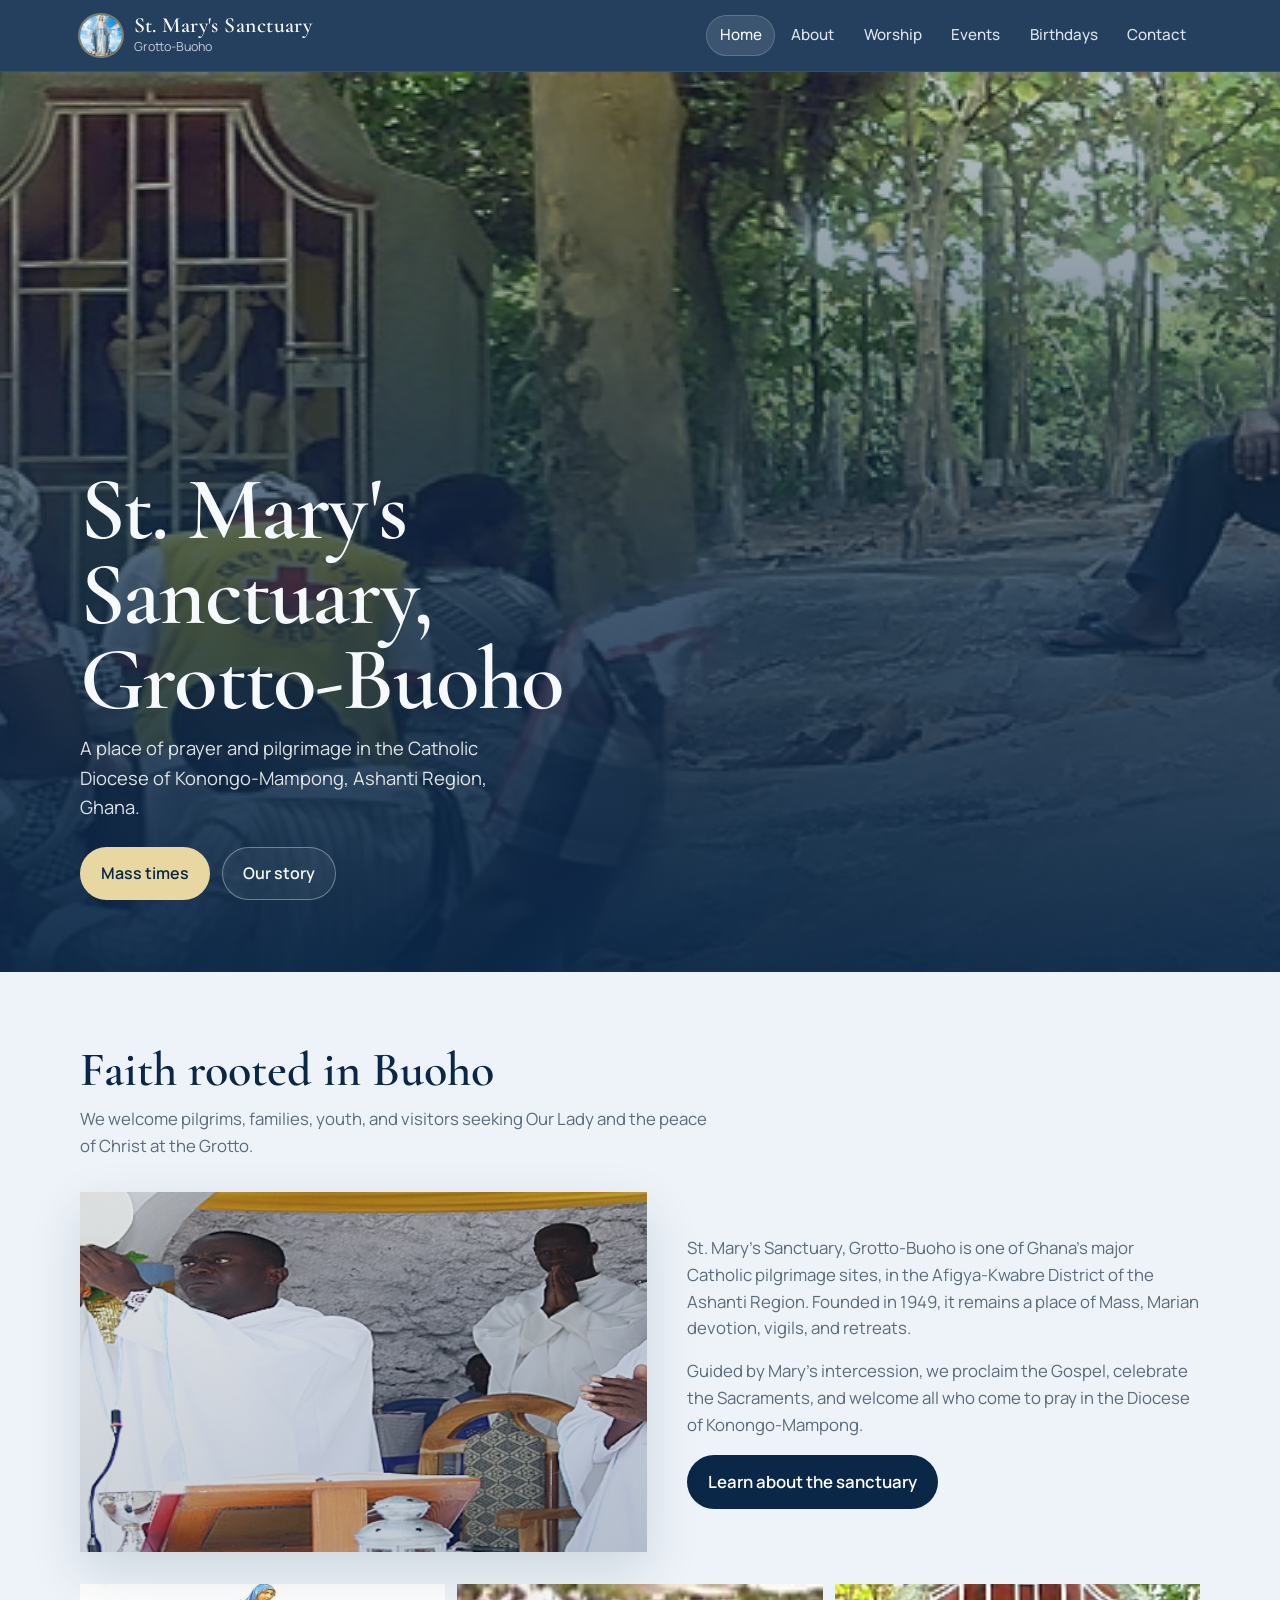
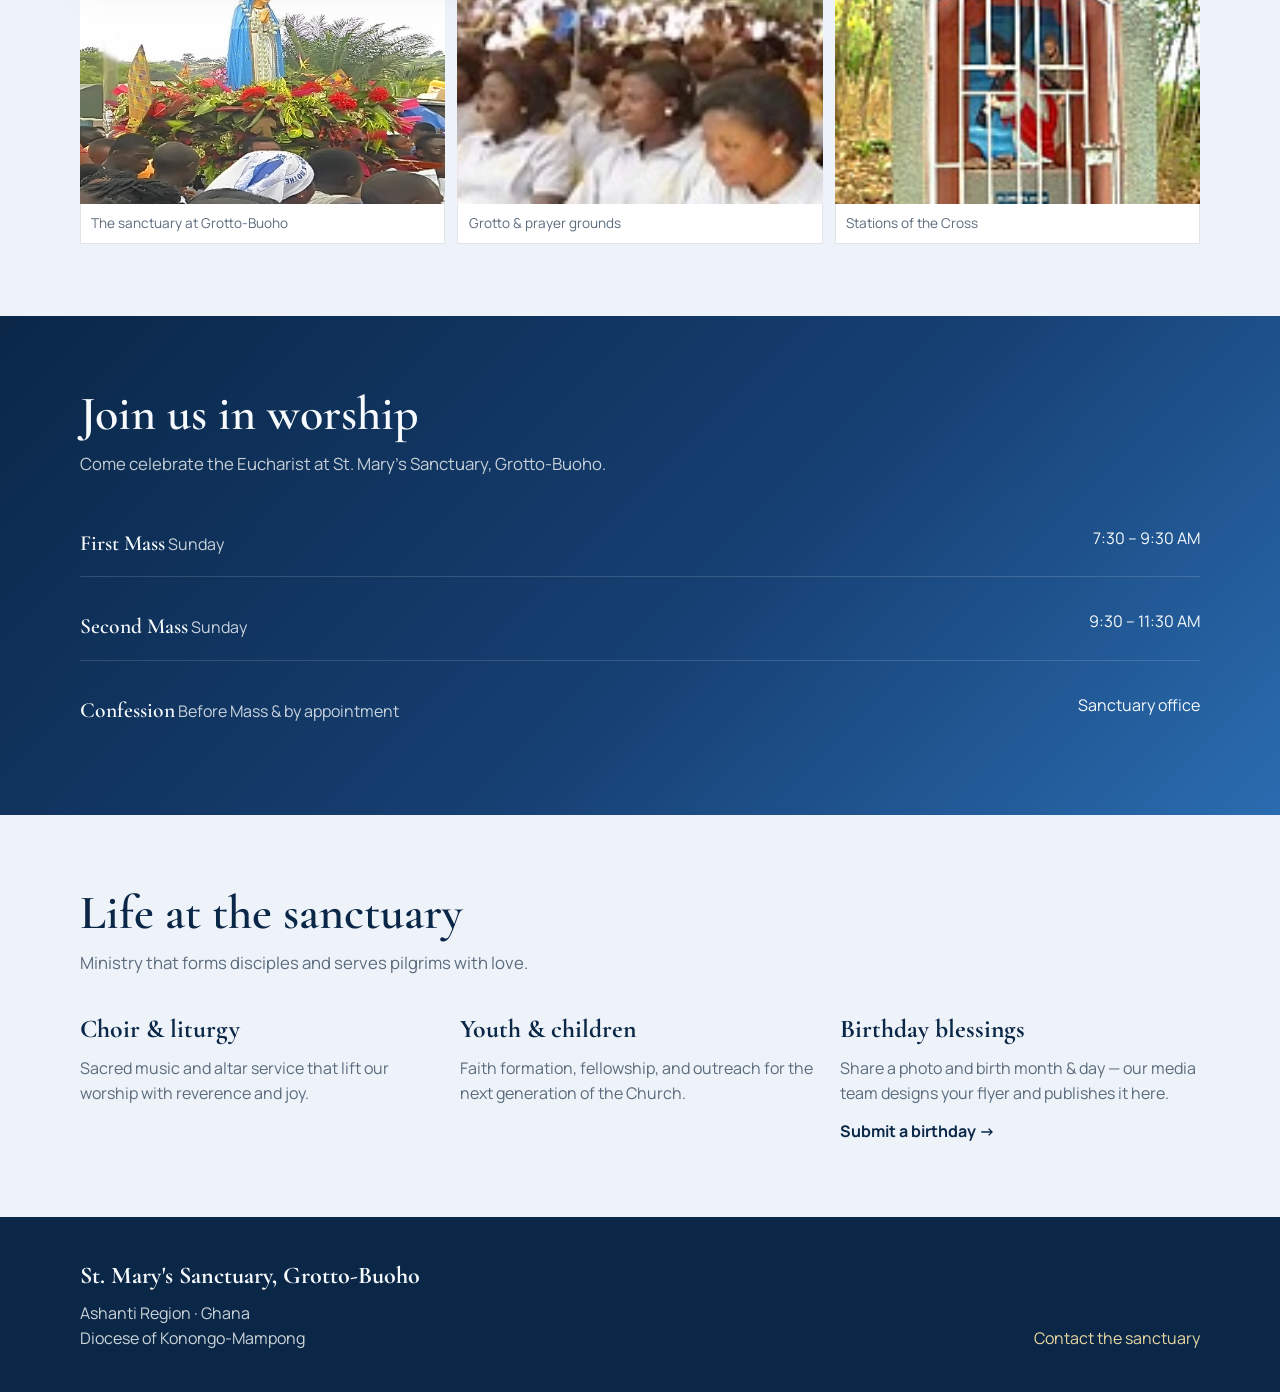
==== commit c2d08033: "Update public site: sync events with portal and hide staff portal links. Co-authored-by: Cursor <cur" ====
--- a/index.html
+++ b/index.html
@@ -28,7 +28,6 @@
         <a href="events.html">Events</a>
         <a href="birthday.html">Birthdays</a>
         <a href="contact.html">Contact</a>
-        <a class="portal-link" href="portal.html">Sanctuary Portal</a>
       </nav>
     </div>
   </header>
@@ -137,8 +136,7 @@
         Diocese of Konongo-Mampong
       </div>
       <div>
-        <a href="contact.html">Contact the sanctuary</a> ·
-        <a href="portal.html">Sanctuary Portal</a>
+        <a href="contact.html">Contact the sanctuary</a>
       </div>
     </div>
   </footer>
--- a/css/site.css
+++ b/css/site.css
@@ -631,6 +631,7 @@
 }
 
 .empty-birthdays,
+.empty-events,
 .form-note {
   color: var(--muted);
 }
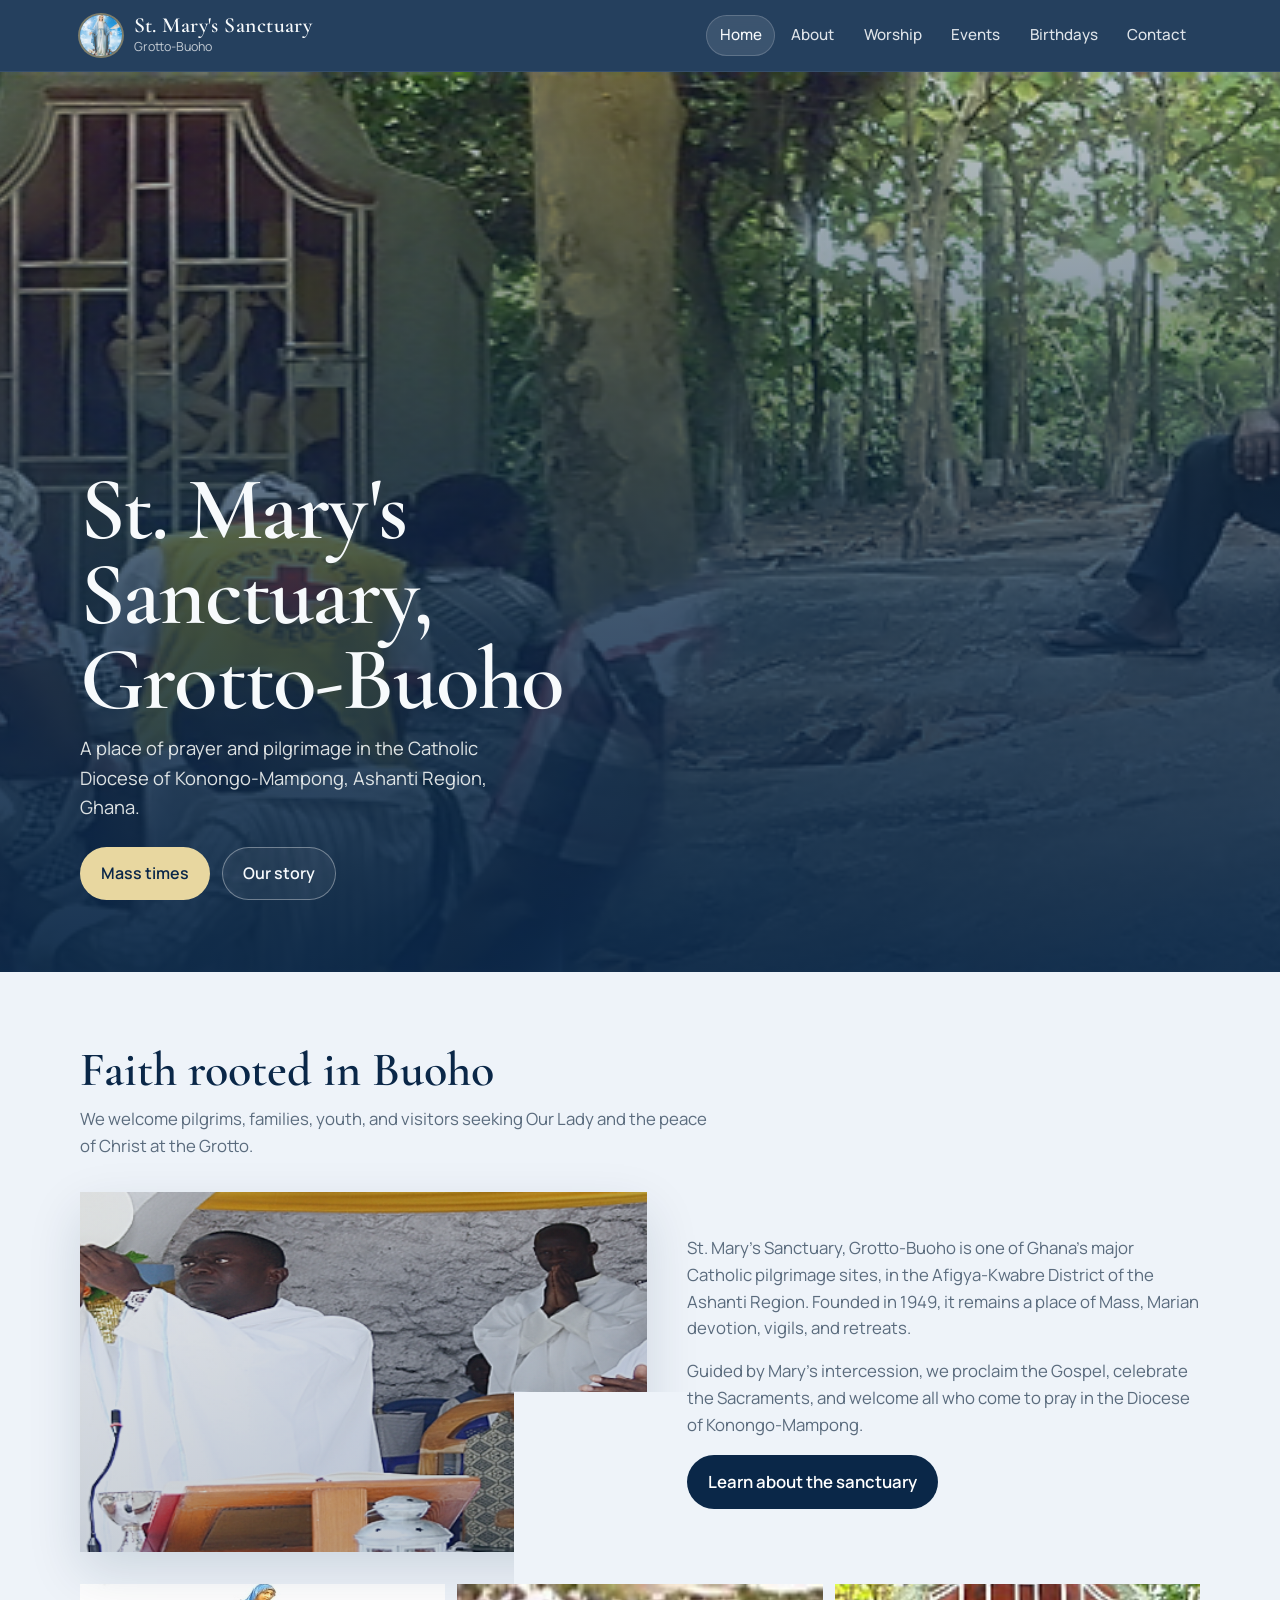
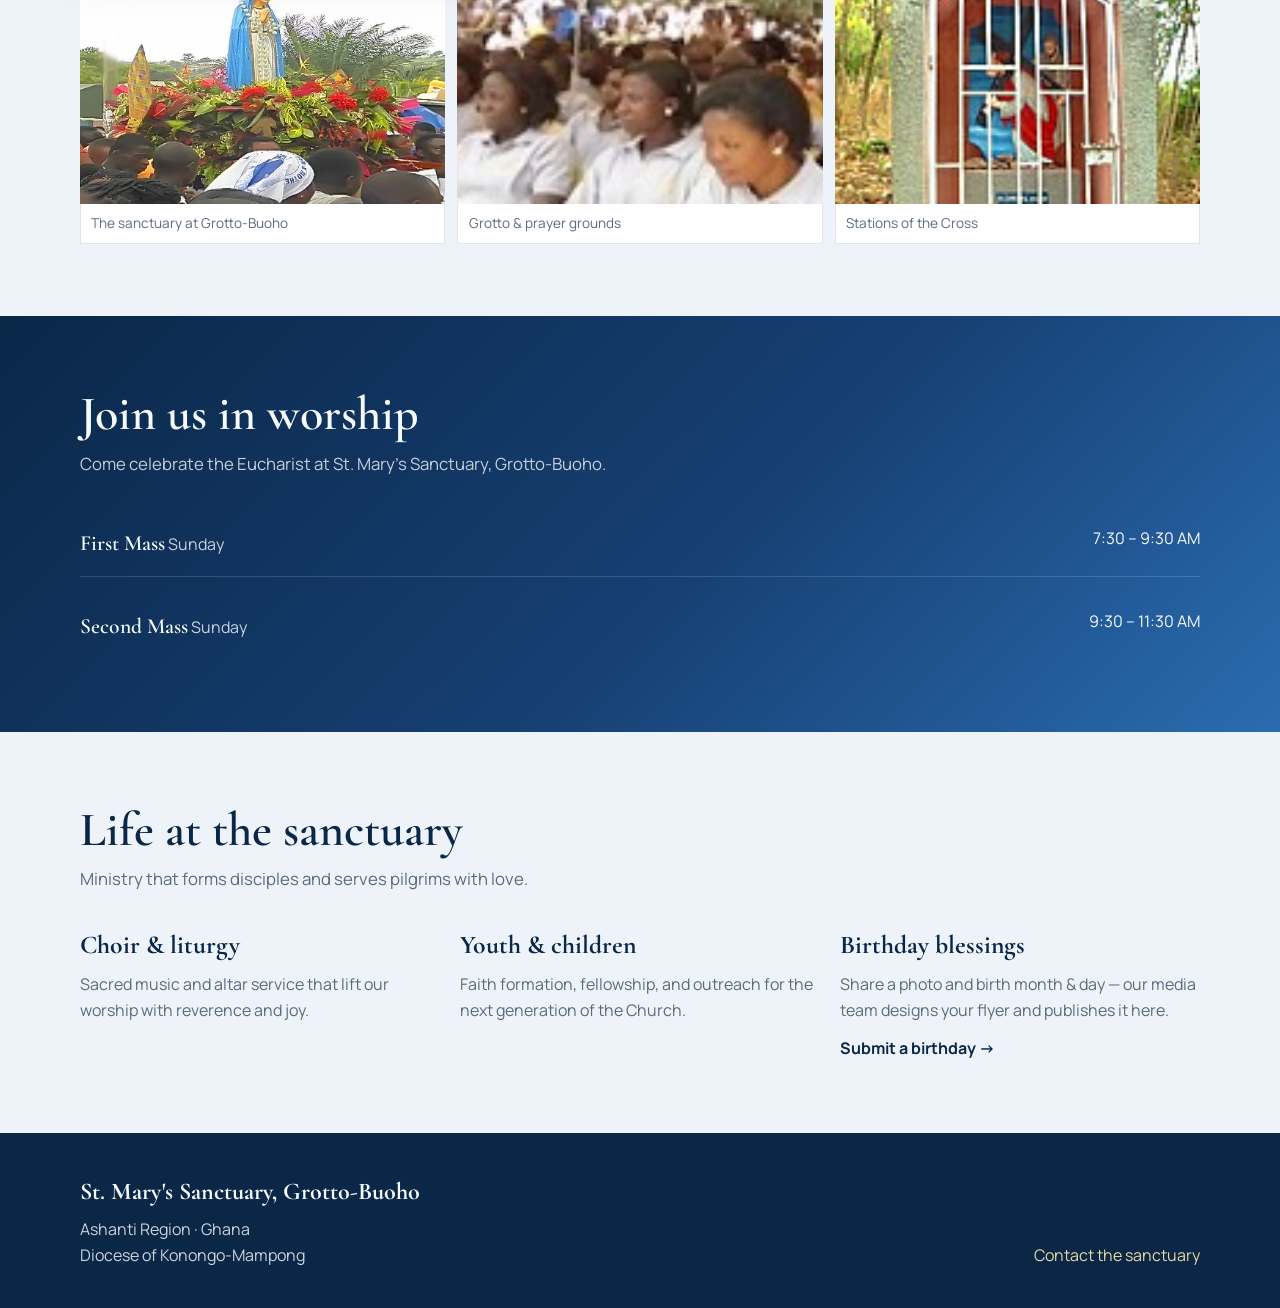
==== commit 54080b5f: "Remove confession schedule text from the public site. Co-authored-by: Cursor <cursoragent@cursor.com" ====
--- a/index.html
+++ b/index.html
@@ -94,13 +94,6 @@
             </div>
             <div>9:30 – 11:30 AM</div>
           </div>
-          <div class="time-row">
-            <div>
-              <strong>Confession</strong>
-              <span>Before Mass &amp; by appointment</span>
-            </div>
-            <div>Sanctuary office</div>
-          </div>
         </div>
       </div>
     </section>
